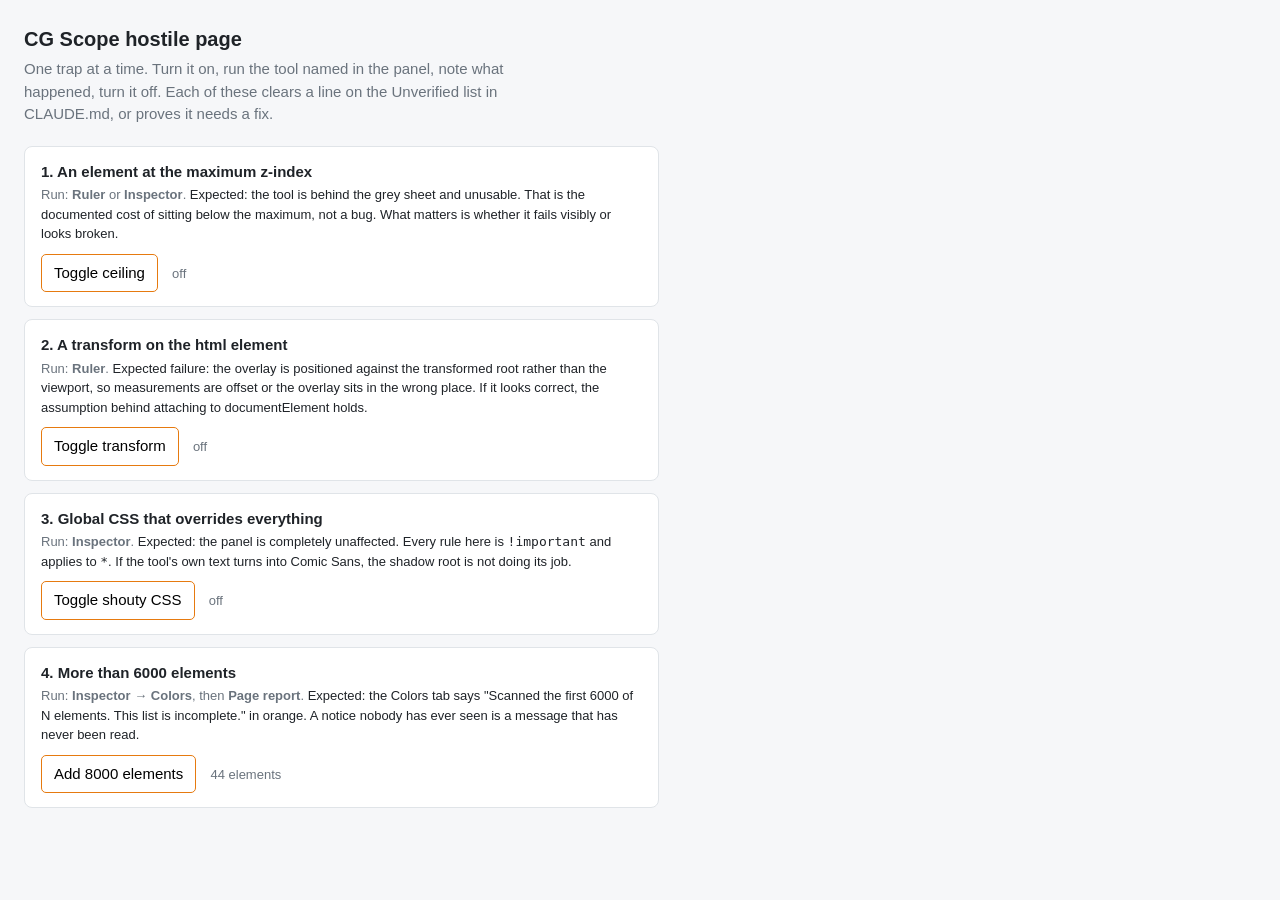
==== test/hostile.html @ 80d0523d "A hostile test page, a README, and item 9 dropped test/hostile.html produces the three remaining Unv" ====
<!doctype html>
<html lang="en">
<head>
<meta charset="utf-8">
<title>CG Scope hostile page</title>
<!--
  A page built to break CG Scope.

  Co-Authored-By: Claude Opus 5 <noreply@anthropic.com>
  Co-Authored-By: Connected Geek, LLC <support@connectedgeek.net>

  Three of the four remaining entries on the Unverified list in CLAUDE.md are
  conditions that real pages produce rarely and by accident. Waiting to bump
  into one is how a path stays untested for a year. This page produces each of
  them on demand, one at a time, so that a failure identifies its own cause.

  Not shipped. It lives in test/ and the package step must exclude that
  directory when the package step exists.

  How to use it:

    1. chrome://extensions, find CG Scope, Details, and turn on
       "Allow access to file URLs". That also exercises the file: branch in
       src/shared/pages.js, which has never run.
    2. Open this file with Ctrl-O.
    3. Turn on ONE trap, open the tool named next to it, and write down what
       happened. Turn it off before trying the next one.
-->
<style>
  :root { color-scheme: light dark; }
  body {
    margin: 0;
    padding: 24px;
    font: 15px/1.5 -apple-system, BlinkMacSystemFont, "Segoe UI", Roboto, Arial, sans-serif;
    background: #f6f7f9;
    color: #1f2328;
  }
  h1 { font-size: 20px; margin: 0 0 4px; }
  .lead { color: #6a737d; margin: 0 0 20px; max-width: 62ch; }
  .trap {
    background: #fff;
    border: 1px solid #e0e4e8;
    border-radius: 8px;
    padding: 14px 16px;
    margin-bottom: 12px;
    max-width: 72ch;
  }
  .trap h2 { font-size: 15px; margin: 0 0 2px; }
  .trap p { margin: 0 0 10px; color: #6a737d; font-size: 13px; }
  .trap .expect { color: #1f2328; }
  button {
    font: inherit;
    padding: 7px 12px;
    border: 1px solid #e67a0f;
    border-radius: 5px;
    background: #fff;
    cursor: pointer;
  }
  button[aria-pressed="true"] { background: #e67a0f; color: #fff; }
  .state { margin-left: 10px; font-size: 13px; color: #6a737d; }

  /* Trap 1. The maximum stacking order. CG Scope deliberately sits at
     2147483000, one thousand below this, so that a genuinely higher element
     stays visible rather than being silently hidden. This is what that
     decision costs. */
  #ceiling {
    display: none;
    position: fixed;
    inset: 0;
    z-index: 2147483647;
    background: rgba(20, 20, 30, 0.35);
    pointer-events: none;
  }
  #ceiling.on { display: block; }
  #ceiling span {
    position: absolute;
    right: 14px;
    bottom: 14px;
    background: #14141e;
    color: #fff;
    padding: 6px 10px;
    border-radius: 5px;
    font-size: 12px;
  }

  /* Trap 2. A transform on the root element. A transformed ancestor becomes
     the containing block for fixed-position descendants, so an overlay
     attached to documentElement is positioned against this element instead of
     the viewport. */
  html.warped { transform: translateY(0) scale(0.98); transform-origin: top center; }

  /* Trap 3. Aggressive global CSS. If the shadow root is doing its job none of
     this reaches inside the tool. */
  body.shouty * {
    font-family: "Comic Sans MS", cursive !important;
    letter-spacing: 0.06em !important;
    border-radius: 0 !important;
  }
  body.shouty div { outline: 1px dashed rgba(200, 0, 0, 0.35) !important; }

  #filler { margin-top: 20px; }
  #filler i { display: inline-block; width: 3px; height: 3px; background: #cfd6dd; margin: 1px; }
</style>
</head>
<body>

<div id="ceiling"><span>z-index 2147483647 is covering the page</span></div>

<h1>CG Scope hostile page</h1>
<p class="lead">
  One trap at a time. Turn it on, run the tool named in the panel, note what
  happened, turn it off. Each of these clears a line on the Unverified list in
  CLAUDE.md, or proves it needs a fix.
</p>

<div class="trap">
  <h2>1. An element at the maximum z-index</h2>
  <p>
    Run: <strong>Ruler</strong> or <strong>Inspector</strong>.
    <span class="expect">Expected: the tool is behind the grey sheet and
    unusable. That is the documented cost of sitting below the maximum, not a
    bug. What matters is whether it fails visibly or looks broken.</span>
  </p>
  <button id="b1" type="button" aria-pressed="false">Toggle ceiling</button>
  <span class="state" id="s1">off</span>
</div>

<div class="trap">
  <h2>2. A transform on the html element</h2>
  <p>
    Run: <strong>Ruler</strong>.
    <span class="expect">Expected failure: the overlay is positioned against
    the transformed root rather than the viewport, so measurements are offset
    or the overlay sits in the wrong place. If it looks correct, the assumption
    behind attaching to documentElement holds.</span>
  </p>
  <button id="b2" type="button" aria-pressed="false">Toggle transform</button>
  <span class="state" id="s2">off</span>
</div>

<div class="trap">
  <h2>3. Global CSS that overrides everything</h2>
  <p>
    Run: <strong>Inspector</strong>.
    <span class="expect">Expected: the panel is completely unaffected. Every
    rule here is <code>!important</code> and applies to <code>*</code>. If the
    tool's own text turns into Comic Sans, the shadow root is not doing its
    job.</span>
  </p>
  <button id="b3" type="button" aria-pressed="false">Toggle shouty CSS</button>
  <span class="state" id="s3">off</span>
</div>

<div class="trap">
  <h2>4. More than 6000 elements</h2>
  <p>
    Run: <strong>Inspector &rarr; Colors</strong>, then <strong>Page
    report</strong>.
    <span class="expect">Expected: the Colors tab says "Scanned the first 6000
    of N elements. This list is incomplete." in orange. A notice nobody has
    ever seen is a message that has never been read.</span>
  </p>
  <button id="b4" type="button" aria-pressed="false">Add 8000 elements</button>
  <span class="state" id="s4">728 elements</span>
</div>

<div id="filler"></div>

<script>
  // No inline handlers anywhere, to match the extension's own convention.
  const $ = (id) => document.getElementById(id);

  function toggle(btn, state, on, off, apply) {
    let active = false;
    btn.addEventListener('click', () => {
      active = !active;
      btn.setAttribute('aria-pressed', String(active));
      state.textContent = active ? on : off;
      apply(active);
    });
  }

  toggle($('b1'), $('s1'), 'covering the page', 'off', (on) => {
    $('ceiling').classList.toggle('on', on);
  });

  toggle($('b2'), $('s2'), 'root is transformed', 'off', (on) => {
    document.documentElement.classList.toggle('warped', on);
  });

  toggle($('b3'), $('s3'), 'everything is shouting', 'off', (on) => {
    document.body.classList.toggle('shouty', on);
  });

  const filler = $('filler');
  let added = false;
  $('b4').addEventListener('click', () => {
    if (added) return;
    added = true;
    $('b4').setAttribute('aria-pressed', 'true');
    // Built in a fragment rather than appended one at a time, so the page does
    // not spend eight thousand layouts getting there.
    const frag = document.createDocumentFragment();
    for (let i = 0; i < 8000; i++) {
      const el = document.createElement('i');
      // A spread of colours, so the Colors tab has something to truncate.
      el.style.background = 'hsl(' + ((i * 7) % 360) + ', 60%, 60%)';
      frag.appendChild(el);
    }
    filler.appendChild(frag);
    $('s4').textContent = document.querySelectorAll('*').length + ' elements';
    $('b4').textContent = 'Added';
  });

  $('s4').textContent = document.querySelectorAll('*').length + ' elements';
</script>

</body>
</html>
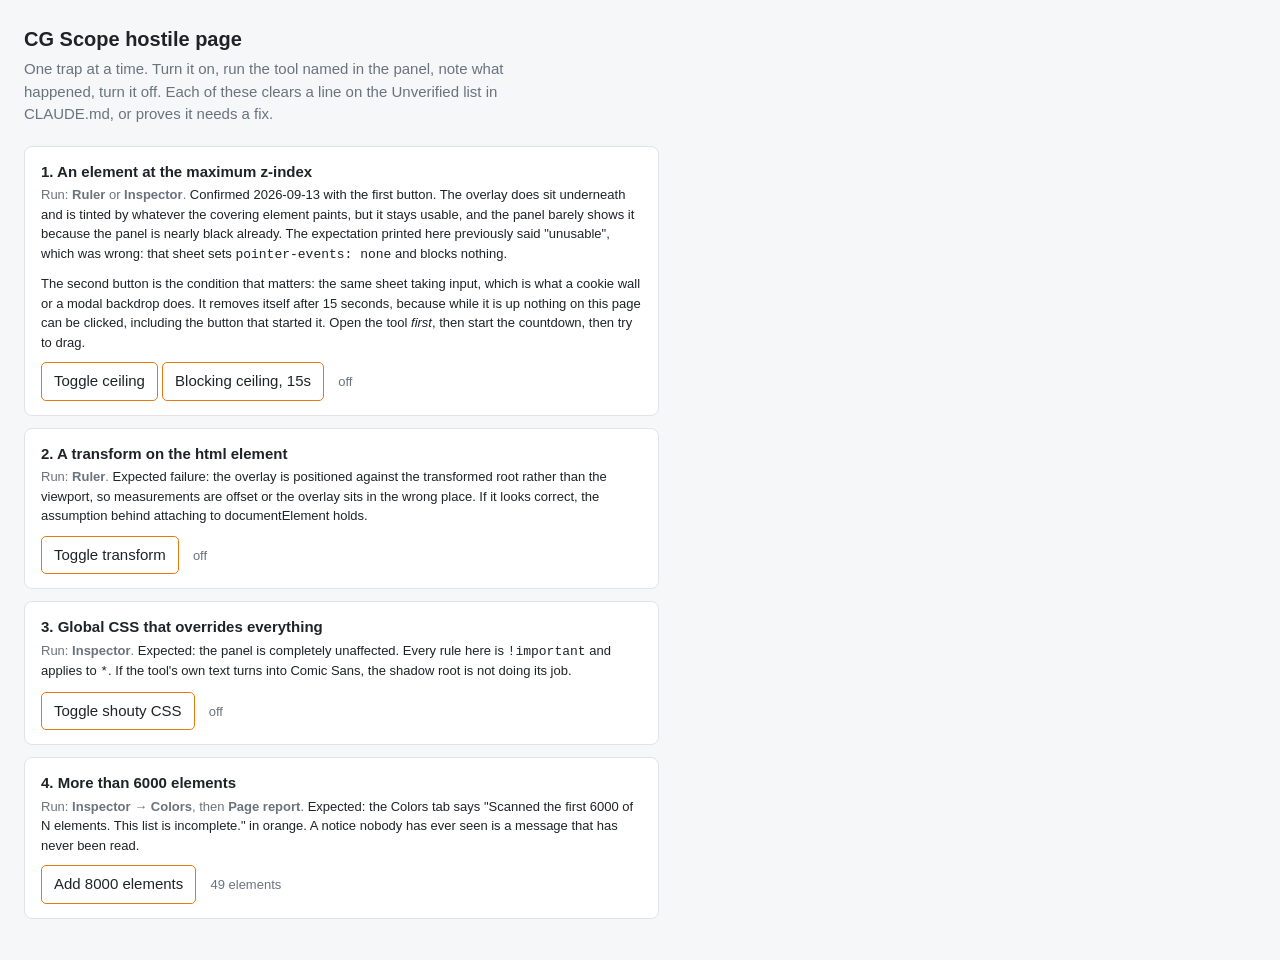
==== commit 1f4a600f: "Confirm traps 1 and 2, and fix a fixture that could not test what its card claimed Both remaining po" ====
--- a/test/hostile.html
+++ b/test/hostile.html
@@ -50,6 +50,19 @@
   .trap .expect { color: #1f2328; }
   button {
     font: inherit;
+    /* Both halves of the pair, or neither.
+
+       This shipped with `background` set and `color` left out. Buttons do not
+       inherit colour, so the label fell back to the `buttontext` system colour,
+       which under the `color-scheme: light dark` declared at the top of this
+       file is near-white in dark mode. The result was white labels on a white
+       background: trap 3 and trap 4 rendered as empty boxes, and only trap 2
+       was readable because its pressed state sets its own colour.
+
+       This is the same rule shared/panel.js follows and says why in its own
+       header, broken here in the file that exists to test the code that gets
+       it right. A fixture nobody can read is a fixture nobody runs. */
+    color: #1f2328;
     padding: 7px 12px;
     border: 1px solid #e67a0f;
     border-radius: 5px;
@@ -72,6 +85,16 @@
     pointer-events: none;
   }
   #ceiling.on { display: block; }
+  /* The plain ceiling sets pointer-events: none above, so the page stays
+     clickable and the trap can be switched off again. That makes it a test of
+     painting only, and the expectation originally written on the card was
+     about usability, which it could not produce.
+
+     This is the honest version of the condition: the same sheet, taking input,
+     which is what a cookie wall or a modal backdrop does. It removes itself on
+     a timer, because while it is up nothing on this page can be clicked,
+     including the button that started it. */
+  #ceiling.blocking { pointer-events: auto; }
   #ceiling span {
     position: absolute;
     right: 14px;
@@ -117,11 +140,22 @@
   <h2>1. An element at the maximum z-index</h2>
   <p>
     Run: <strong>Ruler</strong> or <strong>Inspector</strong>.
-    <span class="expect">Expected: the tool is behind the grey sheet and
-    unusable. That is the documented cost of sitting below the maximum, not a
-    bug. What matters is whether it fails visibly or looks broken.</span>
+    <span class="expect">Confirmed 2026-09-13 with the first button. The
+    overlay does sit underneath and is tinted by whatever the covering element
+    paints, but it stays usable, and the panel barely shows it because the
+    panel is nearly black already. The expectation printed here previously said
+    "unusable", which was wrong: that sheet sets
+    <code>pointer-events: none</code> and blocks nothing.</span>
+  </p>
+  <p>
+    <span class="expect">The second button is the condition that matters: the
+    same sheet taking input, which is what a cookie wall or a modal backdrop
+    does. It removes itself after 15 seconds, because while it is up nothing on
+    this page can be clicked, including the button that started it. Open the
+    tool <em>first</em>, then start the countdown, then try to drag.</span>
   </p>
   <button id="b1" type="button" aria-pressed="false">Toggle ceiling</button>
+  <button id="b1b" type="button">Blocking ceiling, 15s</button>
   <span class="state" id="s1">off</span>
 </div>
 
@@ -182,6 +216,33 @@
 
   toggle($('b1'), $('s1'), 'covering the page', 'off', (on) => {
     $('ceiling').classList.toggle('on', on);
+  });
+
+  // The blocking variant does not use toggle(): it cannot be switched off by a
+  // second click, because the thing it puts on screen is what stops the click
+  // from arriving. A timer is the only way back, so the timer is the feature.
+  let blockTimer = null;
+  $('b1b').addEventListener('click', () => {
+    if (blockTimer) return;
+    let left = 15;
+    const restore = () => {
+      const stuck = $('b1').getAttribute('aria-pressed') === 'true';
+      $('ceiling').classList.remove('blocking');
+      $('ceiling').classList.toggle('on', stuck);
+      $('s1').textContent = stuck ? 'covering the page' : 'off';
+    };
+    $('ceiling').classList.add('on', 'blocking');
+    $('s1').textContent = 'blocking, ' + left + 's';
+    blockTimer = setInterval(() => {
+      left -= 1;
+      if (left > 0) {
+        $('s1').textContent = 'blocking, ' + left + 's';
+        return;
+      }
+      clearInterval(blockTimer);
+      blockTimer = null;
+      restore();
+    }, 1000);
   });
 
   toggle($('b2'), $('s2'), 'root is transformed', 'off', (on) => {
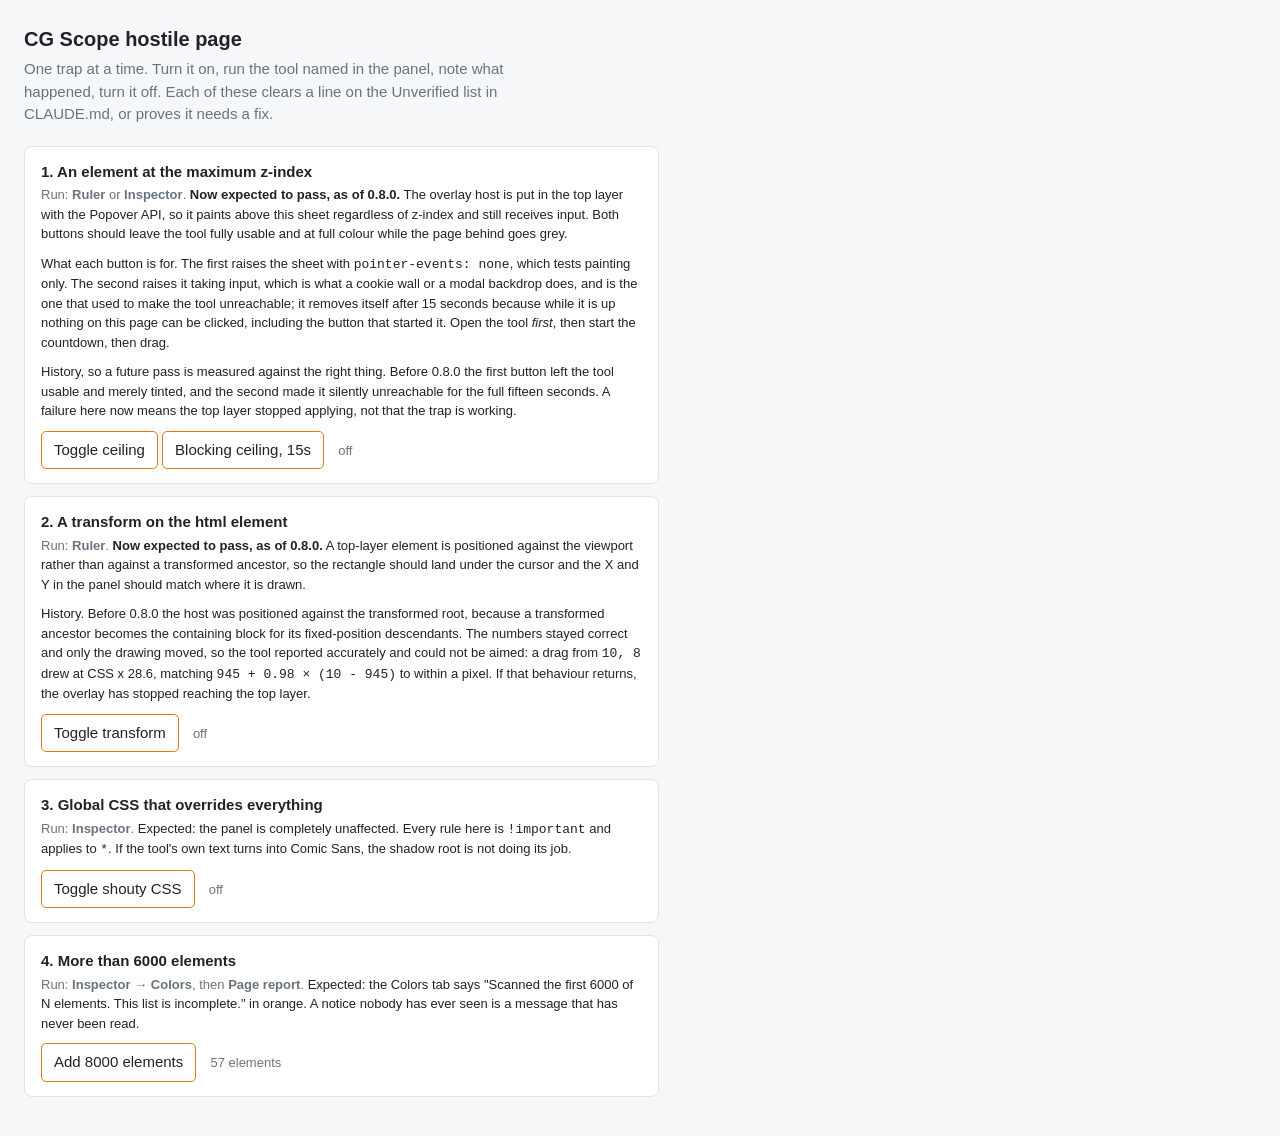
==== commit 5c8f09da: "Put the overlay in the top layer, and confirm the two failures it fixes 0.8.0. This is two pieces of" ====
--- a/test/hostile.html
+++ b/test/hostile.html
@@ -140,19 +140,27 @@
   <h2>1. An element at the maximum z-index</h2>
   <p>
     Run: <strong>Ruler</strong> or <strong>Inspector</strong>.
-    <span class="expect">Confirmed 2026-09-13 with the first button. The
-    overlay does sit underneath and is tinted by whatever the covering element
-    paints, but it stays usable, and the panel barely shows it because the
-    panel is nearly black already. The expectation printed here previously said
-    "unusable", which was wrong: that sheet sets
-    <code>pointer-events: none</code> and blocks nothing.</span>
-  </p>
-  <p>
-    <span class="expect">The second button is the condition that matters: the
-    same sheet taking input, which is what a cookie wall or a modal backdrop
-    does. It removes itself after 15 seconds, because while it is up nothing on
-    this page can be clicked, including the button that started it. Open the
-    tool <em>first</em>, then start the countdown, then try to drag.</span>
+    <span class="expect"><strong>Now expected to pass, as of 0.8.0.</strong> The
+    overlay host is put in the top layer with the Popover API, so it paints
+    above this sheet regardless of z-index and still receives input. Both
+    buttons should leave the tool fully usable and at full colour while the
+    page behind goes grey.</span>
+  </p>
+  <p>
+    <span class="expect">What each button is for. The first raises the sheet
+    with <code>pointer-events: none</code>, which tests painting only. The
+    second raises it taking input, which is what a cookie wall or a modal
+    backdrop does, and is the one that used to make the tool unreachable; it
+    removes itself after 15 seconds because while it is up nothing on this page
+    can be clicked, including the button that started it. Open the tool
+    <em>first</em>, then start the countdown, then drag.</span>
+  </p>
+  <p>
+    <span class="expect">History, so a future pass is measured against the
+    right thing. Before 0.8.0 the first button left the tool usable and merely
+    tinted, and the second made it silently unreachable for the full fifteen
+    seconds. A failure here now means the top layer stopped applying, not that
+    the trap is working.</span>
   </p>
   <button id="b1" type="button" aria-pressed="false">Toggle ceiling</button>
   <button id="b1b" type="button">Blocking ceiling, 15s</button>
@@ -163,10 +171,19 @@
   <h2>2. A transform on the html element</h2>
   <p>
     Run: <strong>Ruler</strong>.
-    <span class="expect">Expected failure: the overlay is positioned against
-    the transformed root rather than the viewport, so measurements are offset
-    or the overlay sits in the wrong place. If it looks correct, the assumption
-    behind attaching to documentElement holds.</span>
+    <span class="expect"><strong>Now expected to pass, as of 0.8.0.</strong> A
+    top-layer element is positioned against the viewport rather than against a
+    transformed ancestor, so the rectangle should land under the cursor and the
+    X and Y in the panel should match where it is drawn.</span>
+  </p>
+  <p>
+    <span class="expect">History. Before 0.8.0 the host was positioned against
+    the transformed root, because a transformed ancestor becomes the containing
+    block for its fixed-position descendants. The numbers stayed correct and
+    only the drawing moved, so the tool reported accurately and could not be
+    aimed: a drag from <code>10, 8</code> drew at CSS x 28.6, matching
+    <code>945 + 0.98 &times; (10 - 945)</code> to within a pixel. If that
+    behaviour returns, the overlay has stopped reaching the top layer.</span>
   </p>
   <button id="b2" type="button" aria-pressed="false">Toggle transform</button>
   <span class="state" id="s2">off</span>
